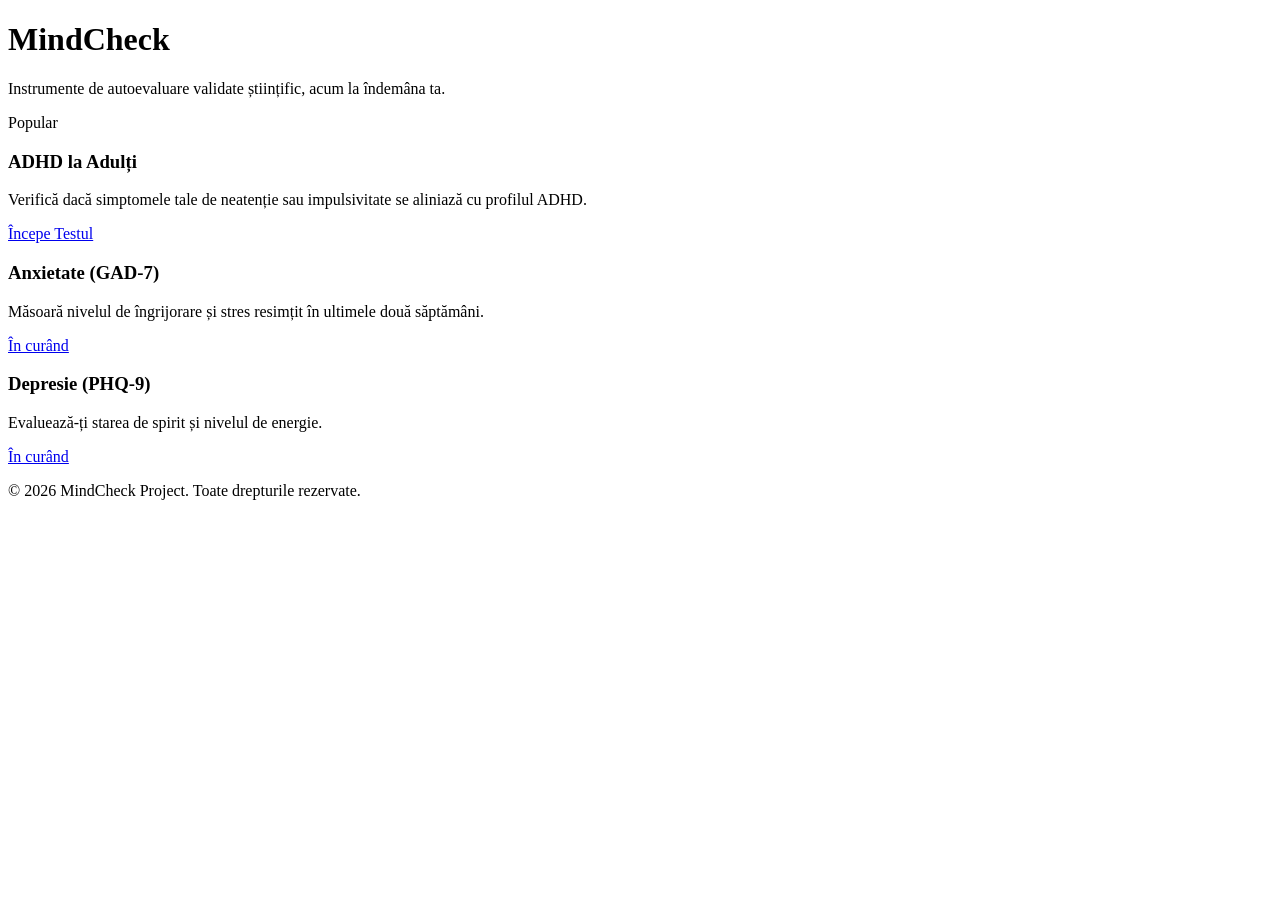
==== index.html @ 5cdda63c "Update index.html" ====
<!DOCTYPE html>
<html lang="ro">
<head>
    <meta charset="UTF-8">
    <meta name="viewport" content="width=device-width, initial-scale=1.0">
    <title>MindCheck - Autocunoaștere Gratuită</title>
    <link rel="stylesheet" href="style.css">
</head>
<body>

    <header>
        <div class="container">
            <h1>MindCheck</h1>
            <p>Instrumente de autoevaluare validate științific, acum la îndemâna ta.</p>
        </div>
    </header>

    <main class="container">
        <div class="grid">
            <!-- Test ADHD -->
            <div class="card">
                <div class="badge">Popular</div>
                <h3>ADHD la Adulți</h3>
                <p>Verifică dacă simptomele tale de neatenție sau impulsivitate se aliniază cu profilul ADHD.</p>
                <a href="articole/adhd.html" class="btn">Începe Testul</a>
            </div>

            <!-- Test Anxietate (Placeholder) -->
            <div class="card">
                <h3>Anxietate (GAD-7)</h3>
                <p>Măsoară nivelul de îngrijorare și stres resimțit în ultimele două săptămâni.</p>
                <a href="#" class="btn disabled">În curând</a>
            </div>

            <!-- Test Depresie (Placeholder) -->
            <div class="card">
                <h3>Depresie (PHQ-9)</h3>
                <p>Evaluează-ți starea de spirit și nivelul de energie.</p>
                <a href="#" class="btn disabled">În curând</a>
            </div>
        </div>
    </main>

    <footer>
        <p>&copy; 2026 MindCheck Project. Toate drepturile rezervate.</p>
    </footer>

</body>
</html>
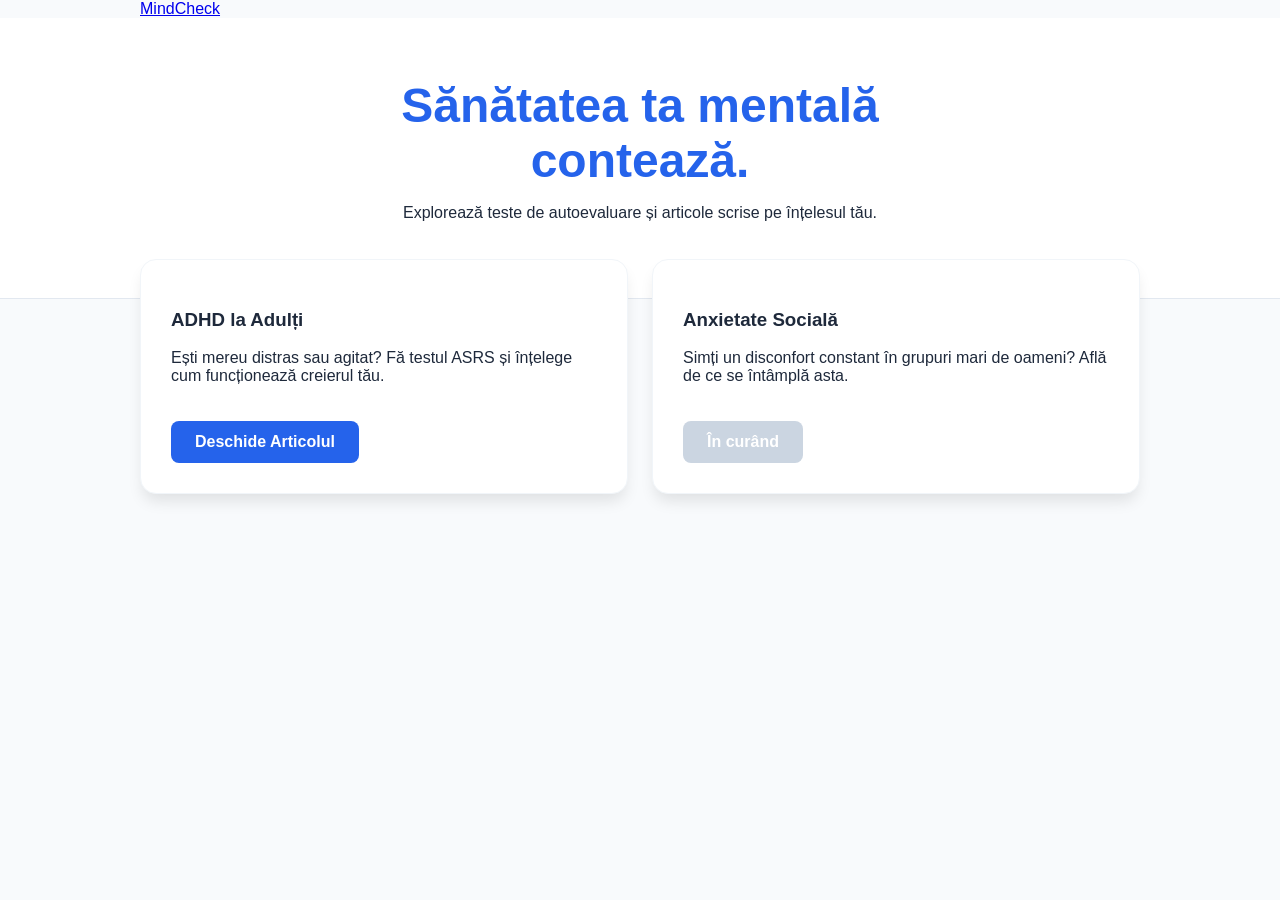
==== commit d30e2658: "Update index.html" ====
--- a/index.html
+++ b/index.html
@@ -3,47 +3,41 @@
 <head>
     <meta charset="UTF-8">
     <meta name="viewport" content="width=device-width, initial-scale=1.0">
-    <title>MindCheck - Autocunoaștere Gratuită</title>
+    <title>MindCheck - Portal Autocunoaștere</title>
     <link rel="stylesheet" href="style.css">
 </head>
 <body>
 
-    <header>
+    <nav>
+        <div class="container nav-content">
+            <a href="index.html" class="logo">MindCheck</a>
+        </div>
+    </nav>
+
+    <header class="hero">
         <div class="container">
-            <h1>MindCheck</h1>
-            <p>Instrumente de autoevaluare validate științific, acum la îndemâna ta.</p>
+            <h1>Sănătatea ta mentală<br><span style="color:var(--primary)">contează.</span></h1>
+            <p>Explorează teste de autoevaluare și articole scrise pe înțelesul tău.</p>
         </div>
     </header>
 
     <main class="container">
         <div class="grid">
-            <!-- Test ADHD -->
+            <!-- Card 1 -->
             <div class="card">
-                <div class="badge">Popular</div>
                 <h3>ADHD la Adulți</h3>
-                <p>Verifică dacă simptomele tale de neatenție sau impulsivitate se aliniază cu profilul ADHD.</p>
-                <a href="articole/adhd.html" class="btn">Începe Testul</a>
+                <p>Ești mereu distras sau agitat? Fă testul ASRS și înțelege cum funcționează creierul tău.</p>
+                <a href="articole/adhd.html" class="btn">Deschide Articolul</a>
             </div>
 
-            <!-- Test Anxietate (Placeholder) -->
+            <!-- Card 2 (Viitor) -->
             <div class="card">
-                <h3>Anxietate (GAD-7)</h3>
-                <p>Măsoară nivelul de îngrijorare și stres resimțit în ultimele două săptămâni.</p>
-                <a href="#" class="btn disabled">În curând</a>
-            </div>
-
-            <!-- Test Depresie (Placeholder) -->
-            <div class="card">
-                <h3>Depresie (PHQ-9)</h3>
-                <p>Evaluează-ți starea de spirit și nivelul de energie.</p>
-                <a href="#" class="btn disabled">În curând</a>
+                <h3>Anxietate Socială</h3>
+                <p>Simți un disconfort constant în grupuri mari de oameni? Află de ce se întâmplă asta.</p>
+                <a href="#" class="btn" style="background:#cbd5e1">În curând</a>
             </div>
         </div>
     </main>
 
-    <footer>
-        <p>&copy; 2026 MindCheck Project. Toate drepturile rezervate.</p>
-    </footer>
-
 </body>
 </html>
--- a/style.css
+++ b/style.css
@@ -0,0 +1,22 @@
+:root {
+    --primary: #2563eb;
+    --dark: #1e293b;
+    --light: #f8fafc;
+}
+
+body { font-family: 'Inter', sans-serif; margin: 0; background: var(--light); color: var(--dark); }
+.container { max-width: 1000px; margin: 0 auto; padding: 0 20px; }
+
+header { background: white; padding: 60px 0; border-bottom: 1px solid #e2e8f0; text-align: center; }
+header h1 { font-size: 3rem; color: var(--primary); margin: 0; }
+
+.grid { display: grid; grid-template-columns: repeat(auto-fit, minmax(300px, 1fr)); gap: 24px; margin-top: -40px; }
+
+.card { background: white; padding: 30px; border-radius: 16px; box-shadow: 0 10px 15px -3px rgba(0,0,0,0.1); border: 1px solid #f1f5f9; position: relative; }
+.badge { position: absolute; top: 15px; right: 15px; background: #dbeafe; color: var(--primary); font-size: 0.75rem; font-weight: bold; padding: 4px 12px; border-radius: 99px; }
+
+.btn { display: inline-block; margin-top: 20px; padding: 12px 24px; background: var(--primary); color: white; text-decoration: none; border-radius: 8px; font-weight: 600; transition: 0.3s; }
+.btn:hover { opacity: 0.9; transform: translateY(-2px); }
+.btn.disabled { background: #cbd5e1; cursor: not-allowed; }
+
+footer { text-align: center; padding: 40px; color: #64748b; }
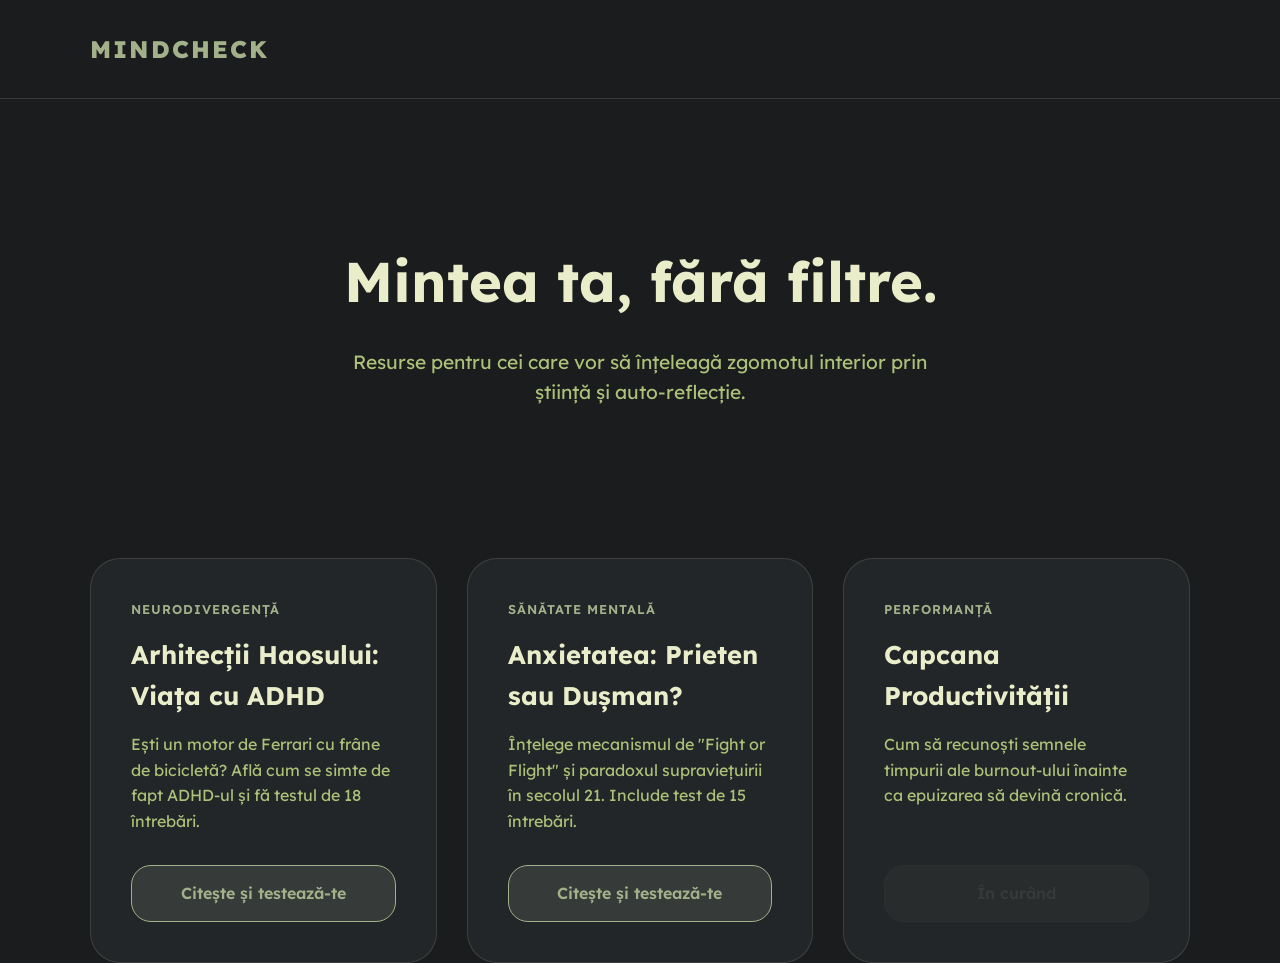
==== commit e8cab7d7: "Update index.html" ====
--- a/index.html
+++ b/index.html
@@ -3,41 +3,144 @@
 <head>
     <meta charset="UTF-8">
     <meta name="viewport" content="width=device-width, initial-scale=1.0">
-    <title>MindCheck - Portal Autocunoaștere</title>
-    <link rel="stylesheet" href="style.css">
+    <title>MindCheck - Resurse Psihologice Moderne</title>
+    <!-- Font moale pentru vibe pastel -->
+    <link href="https://fonts.googleapis.com/css2?family=Lexend:wght@300;500;800&display=swap" rel="stylesheet">
+    <style>
+        :root {
+            --bg-dark: #1a1c1e; /* Fundal grafit mat */
+            --card-bg: #232629;
+            --accent: #a3b18a; /* Sage Green Pastel */
+            --accent-soft: rgba(163, 177, 138, 0.15);
+            --text-primary: #e9edc9; 
+            --text-muted: #adc178;
+            --glass-border: rgba(163, 177, 138, 0.2);
+        }
+
+        body {
+            background-color: var(--bg-dark);
+            color: var(--text-primary);
+            font-family: 'Lexend', sans-serif;
+            margin: 0;
+            line-height: 1.6;
+        }
+
+        .container { max-width: 1100px; margin: 0 auto; padding: 0 20px; }
+
+        nav { padding: 30px 0; border-bottom: 1px solid var(--glass-border); }
+        .logo { font-weight: 800; letter-spacing: 2px; color: var(--accent); text-decoration: none; font-size: 1.5rem; }
+
+        .hero { padding: 100px 0 60px; text-align: center; }
+        .hero h1 { font-size: 3.5rem; margin-bottom: 20px; color: var(--text-primary); }
+        .hero p { color: var(--text-muted); max-width: 600px; margin: 0 auto 40px; font-size: 1.2rem; }
+
+        .article-grid {
+            display: grid;
+            grid-template-columns: repeat(auto-fit, minmax(300px, 1fr));
+            gap: 30px;
+            margin-top: 50px;
+        }
+
+        .article-card {
+            background: var(--card-bg);
+            border: 1px solid var(--glass-border);
+            border-radius: 30px;
+            padding: 40px;
+            display: flex;
+            flex-direction: column;
+            justify-content: space-between;
+            transition: transform 0.3s ease, border-color 0.3s ease;
+        }
+
+        .article-card:hover {
+            transform: translateY(-10px);
+            border-color: var(--accent);
+        }
+
+        .tag {
+            color: var(--accent);
+            font-size: 0.8rem;
+            font-weight: 600;
+            text-transform: uppercase;
+            letter-spacing: 1px;
+            margin-bottom: 15px;
+            display: block;
+        }
+
+        h3 { font-size: 1.6rem; margin: 10px 0; color: var(--text-primary); }
+        p { color: #adc178; margin-bottom: 30px; }
+
+        .btn {
+            background: var(--accent-soft);
+            color: var(--accent);
+            border: 1px solid var(--accent);
+            padding: 15px 25px;
+            border-radius: 20px;
+            text-decoration: none;
+            text-align: center;
+            font-weight: 600;
+            transition: 0.3s;
+        }
+
+        .btn:hover {
+            background: var(--accent);
+            color: var(--bg-dark);
+        }
+
+        .btn.disabled {
+            opacity: 0.3;
+            cursor: not-allowed;
+            border-color: #444;
+            color: #666;
+        }
+    </style>
 </head>
 <body>
 
-    <nav>
-        <div class="container nav-content">
-            <a href="index.html" class="logo">MindCheck</a>
+<nav><div class="container"><a href="index.html" class="logo">MINDCHECK</a></div></nav>
+
+<header class="hero">
+    <div class="container">
+        <h1>Mintea ta, fără filtre.</h1>
+        <p>Resurse pentru cei care vor să înțeleagă zgomotul interior prin știință și auto-reflecție.</p>
+    </div>
+</header>
+
+<section class="container">
+    <div class="article-grid">
+        
+        <!-- CARD ADHD -->
+        <div class="article-card">
+            <div>
+                <span class="tag">Neurodivergență</span>
+                <h3>Arhitecții Haosului: Viața cu ADHD</h3>
+                <p>Ești un motor de Ferrari cu frâne de bicicletă? Află cum se simte de fapt ADHD-ul și fă testul de 18 întrebări.</p>
+            </div>
+            <a href="articole/adhd.html" class="btn">Citește și testează-te</a>
         </div>
-    </nav>
 
-    <header class="hero">
-        <div class="container">
-            <h1>Sănătatea ta mentală<br><span style="color:var(--primary)">contează.</span></h1>
-            <p>Explorează teste de autoevaluare și articole scrise pe înțelesul tău.</p>
+        <!-- CARD ANXIETATE - ACUM ACTIVAT -->
+        <div class="article-card">
+            <div>
+                <span class="tag">Sănătate Mentală</span>
+                <h3>Anxietatea: Prieten sau Dușman?</h3>
+                <p>Înțelege mecanismul de "Fight or Flight" și paradoxul supraviețuirii în secolul 21. Include test de 15 întrebări.</p>
+            </div>
+            <a href="articole/anxietate.html" class="btn">Citește și testează-te</a>
         </div>
-    </header>
 
-    <main class="container">
-        <div class="grid">
-            <!-- Card 1 -->
-            <div class="card">
-                <h3>ADHD la Adulți</h3>
-                <p>Ești mereu distras sau agitat? Fă testul ASRS și înțelege cum funcționează creierul tău.</p>
-                <a href="articole/adhd.html" class="btn">Deschide Articolul</a>
+        <!-- CARD BURNOUT -->
+        <div class="article-card">
+            <div>
+                <span class="tag">Performanță</span>
+                <h3>Capcana Productivității</h3>
+                <p>Cum să recunoști semnele timpurii ale burnout-ului înainte ca epuizarea să devină cronică.</p>
             </div>
+            <a href="#" class="btn disabled">În curând</a>
+        </div>
 
-            <!-- Card 2 (Viitor) -->
-            <div class="card">
-                <h3>Anxietate Socială</h3>
-                <p>Simți un disconfort constant în grupuri mari de oameni? Află de ce se întâmplă asta.</p>
-                <a href="#" class="btn" style="background:#cbd5e1">În curând</a>
-            </div>
-        </div>
-    </main>
+    </div>
+</section>
 
 </body>
 </html>
